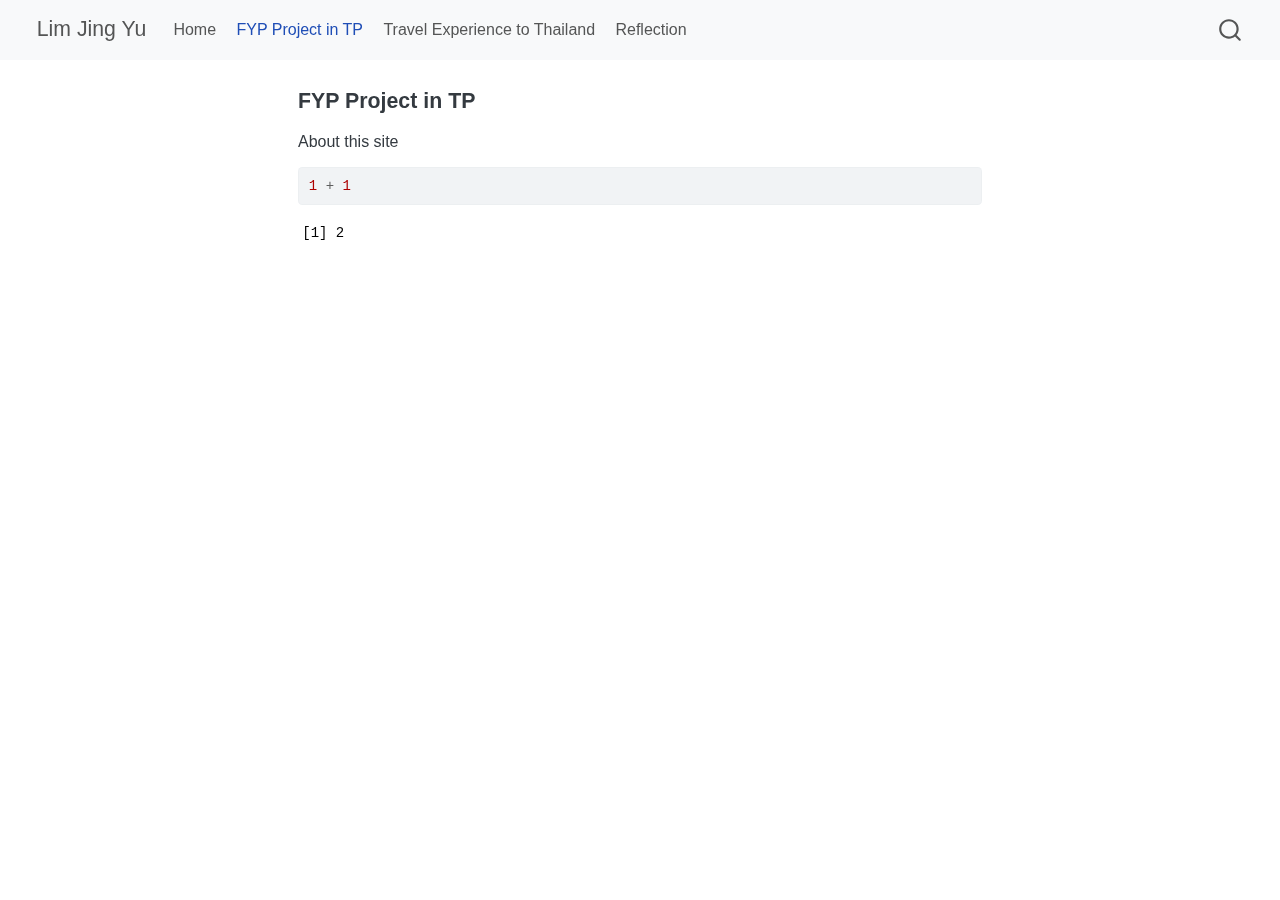
==== docs/project.html @ 88fd28f4 "push2" ====
<!DOCTYPE html>
<html xmlns="http://www.w3.org/1999/xhtml" lang="en" xml:lang="en"><head>

<meta charset="utf-8">
<meta name="generator" content="quarto-1.5.57">

<meta name="viewport" content="width=device-width, initial-scale=1.0, user-scalable=yes">


<title>FYP Project in TP – Lim Jing Yu</title>
<style>
code{white-space: pre-wrap;}
span.smallcaps{font-variant: small-caps;}
div.columns{display: flex; gap: min(4vw, 1.5em);}
div.column{flex: auto; overflow-x: auto;}
div.hanging-indent{margin-left: 1.5em; text-indent: -1.5em;}
ul.task-list{list-style: none;}
ul.task-list li input[type="checkbox"] {
  width: 0.8em;
  margin: 0 0.8em 0.2em -1em; /* quarto-specific, see https://github.com/quarto-dev/quarto-cli/issues/4556 */ 
  vertical-align: middle;
}
/* CSS for syntax highlighting */
pre > code.sourceCode { white-space: pre; position: relative; }
pre > code.sourceCode > span { line-height: 1.25; }
pre > code.sourceCode > span:empty { height: 1.2em; }
.sourceCode { overflow: visible; }
code.sourceCode > span { color: inherit; text-decoration: inherit; }
div.sourceCode { margin: 1em 0; }
pre.sourceCode { margin: 0; }
@media screen {
div.sourceCode { overflow: auto; }
}
@media print {
pre > code.sourceCode { white-space: pre-wrap; }
pre > code.sourceCode > span { display: inline-block; text-indent: -5em; padding-left: 5em; }
}
pre.numberSource code
  { counter-reset: source-line 0; }
pre.numberSource code > span
  { position: relative; left: -4em; counter-increment: source-line; }
pre.numberSource code > span > a:first-child::before
  { content: counter(source-line);
    position: relative; left: -1em; text-align: right; vertical-align: baseline;
    border: none; display: inline-block;
    -webkit-touch-callout: none; -webkit-user-select: none;
    -khtml-user-select: none; -moz-user-select: none;
    -ms-user-select: none; user-select: none;
    padding: 0 4px; width: 4em;
  }
pre.numberSource { margin-left: 3em;  padding-left: 4px; }
div.sourceCode
  {   }
@media screen {
pre > code.sourceCode > span > a:first-child::before { text-decoration: underline; }
}
</style>


<script src="site_libs/quarto-nav/quarto-nav.js"></script>
<script src="site_libs/quarto-nav/headroom.min.js"></script>
<script src="site_libs/clipboard/clipboard.min.js"></script>
<script src="site_libs/quarto-search/autocomplete.umd.js"></script>
<script src="site_libs/quarto-search/fuse.min.js"></script>
<script src="site_libs/quarto-search/quarto-search.js"></script>
<meta name="quarto:offset" content="./">
<link href="./favicon.png" rel="icon" type="image/png">
<script src="site_libs/quarto-html/quarto.js"></script>
<script src="site_libs/quarto-html/popper.min.js"></script>
<script src="site_libs/quarto-html/tippy.umd.min.js"></script>
<script src="site_libs/quarto-html/anchor.min.js"></script>
<link href="site_libs/quarto-html/tippy.css" rel="stylesheet">
<link href="site_libs/quarto-html/quarto-syntax-highlighting.css" rel="stylesheet" id="quarto-text-highlighting-styles">
<script src="site_libs/bootstrap/bootstrap.min.js"></script>
<link href="site_libs/bootstrap/bootstrap-icons.css" rel="stylesheet">
<link href="site_libs/bootstrap/bootstrap.min.css" rel="stylesheet" id="quarto-bootstrap" data-mode="light">
<script id="quarto-search-options" type="application/json">{
  "location": "navbar",
  "copy-button": false,
  "collapse-after": 3,
  "panel-placement": "end",
  "type": "overlay",
  "limit": 50,
  "keyboard-shortcut": [
    "f",
    "/",
    "s"
  ],
  "show-item-context": false,
  "language": {
    "search-no-results-text": "No results",
    "search-matching-documents-text": "matching documents",
    "search-copy-link-title": "Copy link to search",
    "search-hide-matches-text": "Hide additional matches",
    "search-more-match-text": "more match in this document",
    "search-more-matches-text": "more matches in this document",
    "search-clear-button-title": "Clear",
    "search-text-placeholder": "",
    "search-detached-cancel-button-title": "Cancel",
    "search-submit-button-title": "Submit",
    "search-label": "Search"
  }
}</script>


<link rel="stylesheet" href="styles.css">
</head>

<body class="floating nav-fixed">

<div id="quarto-search-results"></div>
  <header id="quarto-header" class="headroom fixed-top">
    <nav class="navbar navbar-expand-lg " data-bs-theme="dark">
      <div class="navbar-container container-fluid">
      <div class="navbar-brand-container mx-auto">
    <a href="./index.html" class="navbar-brand navbar-brand-logo">
    <img src="./logo.png" alt="" class="navbar-logo">
    </a>
    <a class="navbar-brand" href="./index.html">
    <span class="navbar-title">Lim Jing Yu</span>
    </a>
  </div>
            <div id="quarto-search" class="" title="Search"></div>
          <button class="navbar-toggler" type="button" data-bs-toggle="collapse" data-bs-target="#navbarCollapse" aria-controls="navbarCollapse" role="menu" aria-expanded="false" aria-label="Toggle navigation" onclick="if (window.quartoToggleHeadroom) { window.quartoToggleHeadroom(); }">
  <span class="navbar-toggler-icon"></span>
</button>
          <div class="collapse navbar-collapse" id="navbarCollapse">
            <ul class="navbar-nav navbar-nav-scroll me-auto">
  <li class="nav-item">
    <a class="nav-link" href="./index.html"> 
<span class="menu-text">Home</span></a>
  </li>  
  <li class="nav-item">
    <a class="nav-link active" href="./project.html" aria-current="page"> 
<span class="menu-text">FYP Project in TP</span></a>
  </li>  
  <li class="nav-item">
    <a class="nav-link" href="./travel.html"> 
<span class="menu-text">Travel Experience to Thailand</span></a>
  </li>  
  <li class="nav-item">
    <a class="nav-link" href="./reflection.html"> 
<span class="menu-text">Reflection</span></a>
  </li>  
</ul>
          </div> <!-- /navcollapse -->
            <div class="quarto-navbar-tools">
</div>
      </div> <!-- /container-fluid -->
    </nav>
</header>
<!-- content -->
<div id="quarto-content" class="quarto-container page-columns page-rows-contents page-layout-article page-navbar">
<!-- sidebar -->
  <nav id="quarto-sidebar" class="sidebar collapse collapse-horizontal quarto-sidebar-collapse-item sidebar-navigation floating overflow-auto">
    
</nav>
<div id="quarto-sidebar-glass" class="quarto-sidebar-collapse-item" data-bs-toggle="collapse" data-bs-target=".quarto-sidebar-collapse-item"></div>
<!-- margin-sidebar -->
    <div id="quarto-margin-sidebar" class="sidebar margin-sidebar zindex-bottom">
    </div>
<!-- main -->
<main class="content" id="quarto-document-content">

<header id="title-block-header" class="quarto-title-block default">
<div class="quarto-title">
<h1 class="title">FYP Project in TP</h1>
</div>



<div class="quarto-title-meta">

    
  
    
  </div>
  


</header>


<p>About this site</p>
<div class="cell">
<div class="sourceCode cell-code" id="cb1"><pre class="sourceCode r code-with-copy"><code class="sourceCode r"><span id="cb1-1"><a href="#cb1-1" aria-hidden="true" tabindex="-1"></a><span class="dv">1</span> <span class="sc">+</span> <span class="dv">1</span></span></code><button title="Copy to Clipboard" class="code-copy-button"><i class="bi"></i></button></pre></div>
<div class="cell-output cell-output-stdout">
<pre><code>[1] 2</code></pre>
</div>
</div>



</main> <!-- /main -->
<script id="quarto-html-after-body" type="application/javascript">
window.document.addEventListener("DOMContentLoaded", function (event) {
  const toggleBodyColorMode = (bsSheetEl) => {
    const mode = bsSheetEl.getAttribute("data-mode");
    const bodyEl = window.document.querySelector("body");
    if (mode === "dark") {
      bodyEl.classList.add("quarto-dark");
      bodyEl.classList.remove("quarto-light");
    } else {
      bodyEl.classList.add("quarto-light");
      bodyEl.classList.remove("quarto-dark");
    }
  }
  const toggleBodyColorPrimary = () => {
    const bsSheetEl = window.document.querySelector("link#quarto-bootstrap");
    if (bsSheetEl) {
      toggleBodyColorMode(bsSheetEl);
    }
  }
  toggleBodyColorPrimary();  
  const icon = "";
  const anchorJS = new window.AnchorJS();
  anchorJS.options = {
    placement: 'right',
    icon: icon
  };
  anchorJS.add('.anchored');
  const isCodeAnnotation = (el) => {
    for (const clz of el.classList) {
      if (clz.startsWith('code-annotation-')) {                     
        return true;
      }
    }
    return false;
  }
  const onCopySuccess = function(e) {
    // button target
    const button = e.trigger;
    // don't keep focus
    button.blur();
    // flash "checked"
    button.classList.add('code-copy-button-checked');
    var currentTitle = button.getAttribute("title");
    button.setAttribute("title", "Copied!");
    let tooltip;
    if (window.bootstrap) {
      button.setAttribute("data-bs-toggle", "tooltip");
      button.setAttribute("data-bs-placement", "left");
      button.setAttribute("data-bs-title", "Copied!");
      tooltip = new bootstrap.Tooltip(button, 
        { trigger: "manual", 
          customClass: "code-copy-button-tooltip",
          offset: [0, -8]});
      tooltip.show();    
    }
    setTimeout(function() {
      if (tooltip) {
        tooltip.hide();
        button.removeAttribute("data-bs-title");
        button.removeAttribute("data-bs-toggle");
        button.removeAttribute("data-bs-placement");
      }
      button.setAttribute("title", currentTitle);
      button.classList.remove('code-copy-button-checked');
    }, 1000);
    // clear code selection
    e.clearSelection();
  }
  const getTextToCopy = function(trigger) {
      const codeEl = trigger.previousElementSibling.cloneNode(true);
      for (const childEl of codeEl.children) {
        if (isCodeAnnotation(childEl)) {
          childEl.remove();
        }
      }
      return codeEl.innerText;
  }
  const clipboard = new window.ClipboardJS('.code-copy-button:not([data-in-quarto-modal])', {
    text: getTextToCopy
  });
  clipboard.on('success', onCopySuccess);
  if (window.document.getElementById('quarto-embedded-source-code-modal')) {
    // For code content inside modals, clipBoardJS needs to be initialized with a container option
    // TODO: Check when it could be a function (https://github.com/zenorocha/clipboard.js/issues/860)
    const clipboardModal = new window.ClipboardJS('.code-copy-button[data-in-quarto-modal]', {
      text: getTextToCopy,
      container: window.document.getElementById('quarto-embedded-source-code-modal')
    });
    clipboardModal.on('success', onCopySuccess);
  }
    var localhostRegex = new RegExp(/^(?:http|https):\/\/localhost\:?[0-9]*\//);
    var mailtoRegex = new RegExp(/^mailto:/);
      var filterRegex = new RegExp('/' + window.location.host + '/');
    var isInternal = (href) => {
        return filterRegex.test(href) || localhostRegex.test(href) || mailtoRegex.test(href);
    }
    // Inspect non-navigation links and adorn them if external
 	var links = window.document.querySelectorAll('a[href]:not(.nav-link):not(.navbar-brand):not(.toc-action):not(.sidebar-link):not(.sidebar-item-toggle):not(.pagination-link):not(.no-external):not([aria-hidden]):not(.dropdown-item):not(.quarto-navigation-tool):not(.about-link)');
    for (var i=0; i<links.length; i++) {
      const link = links[i];
      if (!isInternal(link.href)) {
        // undo the damage that might have been done by quarto-nav.js in the case of
        // links that we want to consider external
        if (link.dataset.originalHref !== undefined) {
          link.href = link.dataset.originalHref;
        }
      }
    }
  function tippyHover(el, contentFn, onTriggerFn, onUntriggerFn) {
    const config = {
      allowHTML: true,
      maxWidth: 500,
      delay: 100,
      arrow: false,
      appendTo: function(el) {
          return el.parentElement;
      },
      interactive: true,
      interactiveBorder: 10,
      theme: 'quarto',
      placement: 'bottom-start',
    };
    if (contentFn) {
      config.content = contentFn;
    }
    if (onTriggerFn) {
      config.onTrigger = onTriggerFn;
    }
    if (onUntriggerFn) {
      config.onUntrigger = onUntriggerFn;
    }
    window.tippy(el, config); 
  }
  const noterefs = window.document.querySelectorAll('a[role="doc-noteref"]');
  for (var i=0; i<noterefs.length; i++) {
    const ref = noterefs[i];
    tippyHover(ref, function() {
      // use id or data attribute instead here
      let href = ref.getAttribute('data-footnote-href') || ref.getAttribute('href');
      try { href = new URL(href).hash; } catch {}
      const id = href.replace(/^#\/?/, "");
      const note = window.document.getElementById(id);
      if (note) {
        return note.innerHTML;
      } else {
        return "";
      }
    });
  }
  const xrefs = window.document.querySelectorAll('a.quarto-xref');
  const processXRef = (id, note) => {
    // Strip column container classes
    const stripColumnClz = (el) => {
      el.classList.remove("page-full", "page-columns");
      if (el.children) {
        for (const child of el.children) {
          stripColumnClz(child);
        }
      }
    }
    stripColumnClz(note)
    if (id === null || id.startsWith('sec-')) {
      // Special case sections, only their first couple elements
      const container = document.createElement("div");
      if (note.children && note.children.length > 2) {
        container.appendChild(note.children[0].cloneNode(true));
        for (let i = 1; i < note.children.length; i++) {
          const child = note.children[i];
          if (child.tagName === "P" && child.innerText === "") {
            continue;
          } else {
            container.appendChild(child.cloneNode(true));
            break;
          }
        }
        if (window.Quarto?.typesetMath) {
          window.Quarto.typesetMath(container);
        }
        return container.innerHTML
      } else {
        if (window.Quarto?.typesetMath) {
          window.Quarto.typesetMath(note);
        }
        return note.innerHTML;
      }
    } else {
      // Remove any anchor links if they are present
      const anchorLink = note.querySelector('a.anchorjs-link');
      if (anchorLink) {
        anchorLink.remove();
      }
      if (window.Quarto?.typesetMath) {
        window.Quarto.typesetMath(note);
      }
      // TODO in 1.5, we should make sure this works without a callout special case
      if (note.classList.contains("callout")) {
        return note.outerHTML;
      } else {
        return note.innerHTML;
      }
    }
  }
  for (var i=0; i<xrefs.length; i++) {
    const xref = xrefs[i];
    tippyHover(xref, undefined, function(instance) {
      instance.disable();
      let url = xref.getAttribute('href');
      let hash = undefined; 
      if (url.startsWith('#')) {
        hash = url;
      } else {
        try { hash = new URL(url).hash; } catch {}
      }
      if (hash) {
        const id = hash.replace(/^#\/?/, "");
        const note = window.document.getElementById(id);
        if (note !== null) {
          try {
            const html = processXRef(id, note.cloneNode(true));
            instance.setContent(html);
          } finally {
            instance.enable();
            instance.show();
          }
        } else {
          // See if we can fetch this
          fetch(url.split('#')[0])
          .then(res => res.text())
          .then(html => {
            const parser = new DOMParser();
            const htmlDoc = parser.parseFromString(html, "text/html");
            const note = htmlDoc.getElementById(id);
            if (note !== null) {
              const html = processXRef(id, note);
              instance.setContent(html);
            } 
          }).finally(() => {
            instance.enable();
            instance.show();
          });
        }
      } else {
        // See if we can fetch a full url (with no hash to target)
        // This is a special case and we should probably do some content thinning / targeting
        fetch(url)
        .then(res => res.text())
        .then(html => {
          const parser = new DOMParser();
          const htmlDoc = parser.parseFromString(html, "text/html");
          const note = htmlDoc.querySelector('main.content');
          if (note !== null) {
            // This should only happen for chapter cross references
            // (since there is no id in the URL)
            // remove the first header
            if (note.children.length > 0 && note.children[0].tagName === "HEADER") {
              note.children[0].remove();
            }
            const html = processXRef(null, note);
            instance.setContent(html);
          } 
        }).finally(() => {
          instance.enable();
          instance.show();
        });
      }
    }, function(instance) {
    });
  }
      let selectedAnnoteEl;
      const selectorForAnnotation = ( cell, annotation) => {
        let cellAttr = 'data-code-cell="' + cell + '"';
        let lineAttr = 'data-code-annotation="' +  annotation + '"';
        const selector = 'span[' + cellAttr + '][' + lineAttr + ']';
        return selector;
      }
      const selectCodeLines = (annoteEl) => {
        const doc = window.document;
        const targetCell = annoteEl.getAttribute("data-target-cell");
        const targetAnnotation = annoteEl.getAttribute("data-target-annotation");
        const annoteSpan = window.document.querySelector(selectorForAnnotation(targetCell, targetAnnotation));
        const lines = annoteSpan.getAttribute("data-code-lines").split(",");
        const lineIds = lines.map((line) => {
          return targetCell + "-" + line;
        })
        let top = null;
        let height = null;
        let parent = null;
        if (lineIds.length > 0) {
            //compute the position of the single el (top and bottom and make a div)
            const el = window.document.getElementById(lineIds[0]);
            top = el.offsetTop;
            height = el.offsetHeight;
            parent = el.parentElement.parentElement;
          if (lineIds.length > 1) {
            const lastEl = window.document.getElementById(lineIds[lineIds.length - 1]);
            const bottom = lastEl.offsetTop + lastEl.offsetHeight;
            height = bottom - top;
          }
          if (top !== null && height !== null && parent !== null) {
            // cook up a div (if necessary) and position it 
            let div = window.document.getElementById("code-annotation-line-highlight");
            if (div === null) {
              div = window.document.createElement("div");
              div.setAttribute("id", "code-annotation-line-highlight");
              div.style.position = 'absolute';
              parent.appendChild(div);
            }
            div.style.top = top - 2 + "px";
            div.style.height = height + 4 + "px";
            div.style.left = 0;
            let gutterDiv = window.document.getElementById("code-annotation-line-highlight-gutter");
            if (gutterDiv === null) {
              gutterDiv = window.document.createElement("div");
              gutterDiv.setAttribute("id", "code-annotation-line-highlight-gutter");
              gutterDiv.style.position = 'absolute';
              const codeCell = window.document.getElementById(targetCell);
              const gutter = codeCell.querySelector('.code-annotation-gutter');
              gutter.appendChild(gutterDiv);
            }
            gutterDiv.style.top = top - 2 + "px";
            gutterDiv.style.height = height + 4 + "px";
          }
          selectedAnnoteEl = annoteEl;
        }
      };
      const unselectCodeLines = () => {
        const elementsIds = ["code-annotation-line-highlight", "code-annotation-line-highlight-gutter"];
        elementsIds.forEach((elId) => {
          const div = window.document.getElementById(elId);
          if (div) {
            div.remove();
          }
        });
        selectedAnnoteEl = undefined;
      };
        // Handle positioning of the toggle
    window.addEventListener(
      "resize",
      throttle(() => {
        elRect = undefined;
        if (selectedAnnoteEl) {
          selectCodeLines(selectedAnnoteEl);
        }
      }, 10)
    );
    function throttle(fn, ms) {
    let throttle = false;
    let timer;
      return (...args) => {
        if(!throttle) { // first call gets through
            fn.apply(this, args);
            throttle = true;
        } else { // all the others get throttled
            if(timer) clearTimeout(timer); // cancel #2
            timer = setTimeout(() => {
              fn.apply(this, args);
              timer = throttle = false;
            }, ms);
        }
      };
    }
      // Attach click handler to the DT
      const annoteDls = window.document.querySelectorAll('dt[data-target-cell]');
      for (const annoteDlNode of annoteDls) {
        annoteDlNode.addEventListener('click', (event) => {
          const clickedEl = event.target;
          if (clickedEl !== selectedAnnoteEl) {
            unselectCodeLines();
            const activeEl = window.document.querySelector('dt[data-target-cell].code-annotation-active');
            if (activeEl) {
              activeEl.classList.remove('code-annotation-active');
            }
            selectCodeLines(clickedEl);
            clickedEl.classList.add('code-annotation-active');
          } else {
            // Unselect the line
            unselectCodeLines();
            clickedEl.classList.remove('code-annotation-active');
          }
        });
      }
  const findCites = (el) => {
    const parentEl = el.parentElement;
    if (parentEl) {
      const cites = parentEl.dataset.cites;
      if (cites) {
        return {
          el,
          cites: cites.split(' ')
        };
      } else {
        return findCites(el.parentElement)
      }
    } else {
      return undefined;
    }
  };
  var bibliorefs = window.document.querySelectorAll('a[role="doc-biblioref"]');
  for (var i=0; i<bibliorefs.length; i++) {
    const ref = bibliorefs[i];
    const citeInfo = findCites(ref);
    if (citeInfo) {
      tippyHover(citeInfo.el, function() {
        var popup = window.document.createElement('div');
        citeInfo.cites.forEach(function(cite) {
          var citeDiv = window.document.createElement('div');
          citeDiv.classList.add('hanging-indent');
          citeDiv.classList.add('csl-entry');
          var biblioDiv = window.document.getElementById('ref-' + cite);
          if (biblioDiv) {
            citeDiv.innerHTML = biblioDiv.innerHTML;
          }
          popup.appendChild(citeDiv);
        });
        return popup.innerHTML;
      });
    }
  }
});
</script>
</div> <!-- /content -->




</body></html>
---- docs/site_libs/quarto-html/tippy.css ----
.tippy-box[data-animation=fade][data-state=hidden]{opacity:0}[data-tippy-root]{max-width:calc(100vw - 10px)}.tippy-box{position:relative;background-color:#333;color:#fff;border-radius:4px;font-size:14px;line-height:1.4;white-space:normal;outline:0;transition-property:transform,visibility,opacity}.tippy-box[data-placement^=top]>.tippy-arrow{bottom:0}.tippy-box[data-placement^=top]>.tippy-arrow:before{bottom:-7px;left:0;border-width:8px 8px 0;border-top-color:initial;transform-origin:center top}.tippy-box[data-placement^=bottom]>.tippy-arrow{top:0}.tippy-box[data-placement^=bottom]>.tippy-arrow:before{top:-7px;left:0;border-width:0 8px 8px;border-bottom-color:initial;transform-origin:center bottom}.tippy-box[data-placement^=left]>.tippy-arrow{right:0}.tippy-box[data-placement^=left]>.tippy-arrow:before{border-width:8px 0 8px 8px;border-left-color:initial;right:-7px;transform-origin:center left}.tippy-box[data-placement^=right]>.tippy-arrow{left:0}.tippy-box[data-placement^=right]>.tippy-arrow:before{left:-7px;border-width:8px 8px 8px 0;border-right-color:initial;transform-origin:center right}.tippy-box[data-inertia][data-state=visible]{transition-timing-function:cubic-bezier(.54,1.5,.38,1.11)}.tippy-arrow{width:16px;height:16px;color:#333}.tippy-arrow:before{content:"";position:absolute;border-color:transparent;border-style:solid}.tippy-content{position:relative;padding:5px 9px;z-index:1}
---- docs/site_libs/quarto-html/quarto-syntax-highlighting.css ----
/* quarto syntax highlight colors */
:root {
  --quarto-hl-ot-color: #003B4F;
  --quarto-hl-at-color: #657422;
  --quarto-hl-ss-color: #20794D;
  --quarto-hl-an-color: #5E5E5E;
  --quarto-hl-fu-color: #4758AB;
  --quarto-hl-st-color: #20794D;
  --quarto-hl-cf-color: #003B4F;
  --quarto-hl-op-color: #5E5E5E;
  --quarto-hl-er-color: #AD0000;
  --quarto-hl-bn-color: #AD0000;
  --quarto-hl-al-color: #AD0000;
  --quarto-hl-va-color: #111111;
  --quarto-hl-bu-color: inherit;
  --quarto-hl-ex-color: inherit;
  --quarto-hl-pp-color: #AD0000;
  --quarto-hl-in-color: #5E5E5E;
  --quarto-hl-vs-color: #20794D;
  --quarto-hl-wa-color: #5E5E5E;
  --quarto-hl-do-color: #5E5E5E;
  --quarto-hl-im-color: #00769E;
  --quarto-hl-ch-color: #20794D;
  --quarto-hl-dt-color: #AD0000;
  --quarto-hl-fl-color: #AD0000;
  --quarto-hl-co-color: #5E5E5E;
  --quarto-hl-cv-color: #5E5E5E;
  --quarto-hl-cn-color: #8f5902;
  --quarto-hl-sc-color: #5E5E5E;
  --quarto-hl-dv-color: #AD0000;
  --quarto-hl-kw-color: #003B4F;
}

/* other quarto variables */
:root {
  --quarto-font-monospace: SFMono-Regular, Menlo, Monaco, Consolas, "Liberation Mono", "Courier New", monospace;
}

pre > code.sourceCode > span {
  color: #003B4F;
}

code span {
  color: #003B4F;
}

code.sourceCode > span {
  color: #003B4F;
}

div.sourceCode,
div.sourceCode pre.sourceCode {
  color: #003B4F;
}

code span.ot {
  color: #003B4F;
  font-style: inherit;
}

code span.at {
  color: #657422;
  font-style: inherit;
}

code span.ss {
  color: #20794D;
  font-style: inherit;
}

code span.an {
  color: #5E5E5E;
  font-style: inherit;
}

code span.fu {
  color: #4758AB;
  font-style: inherit;
}

code span.st {
  color: #20794D;
  font-style: inherit;
}

code span.cf {
  color: #003B4F;
  font-weight: bold;
  font-style: inherit;
}

code span.op {
  color: #5E5E5E;
  font-style: inherit;
}

code span.er {
  color: #AD0000;
  font-style: inherit;
}

code span.bn {
  color: #AD0000;
  font-style: inherit;
}

code span.al {
  color: #AD0000;
  font-style: inherit;
}

code span.va {
  color: #111111;
  font-style: inherit;
}

code span.bu {
  font-style: inherit;
}

code span.ex {
  font-style: inherit;
}

code span.pp {
  color: #AD0000;
  font-style: inherit;
}

code span.in {
  color: #5E5E5E;
  font-style: inherit;
}

code span.vs {
  color: #20794D;
  font-style: inherit;
}

code span.wa {
  color: #5E5E5E;
  font-style: italic;
}

code span.do {
  color: #5E5E5E;
  font-style: italic;
}

code span.im {
  color: #00769E;
  font-style: inherit;
}

code span.ch {
  color: #20794D;
  font-style: inherit;
}

code span.dt {
  color: #AD0000;
  font-style: inherit;
}

code span.fl {
  color: #AD0000;
  font-style: inherit;
}

code span.co {
  color: #5E5E5E;
  font-style: inherit;
}

code span.cv {
  color: #5E5E5E;
  font-style: italic;
}

code span.cn {
  color: #8f5902;
  font-style: inherit;
}

code span.sc {
  color: #5E5E5E;
  font-style: inherit;
}

code span.dv {
  color: #AD0000;
  font-style: inherit;
}

code span.kw {
  color: #003B4F;
  font-weight: bold;
  font-style: inherit;
}

.prevent-inlining {
  content: "</";
}

/*# sourceMappingURL=debc5d5d77c3f9108843748ff7464032.css.map */
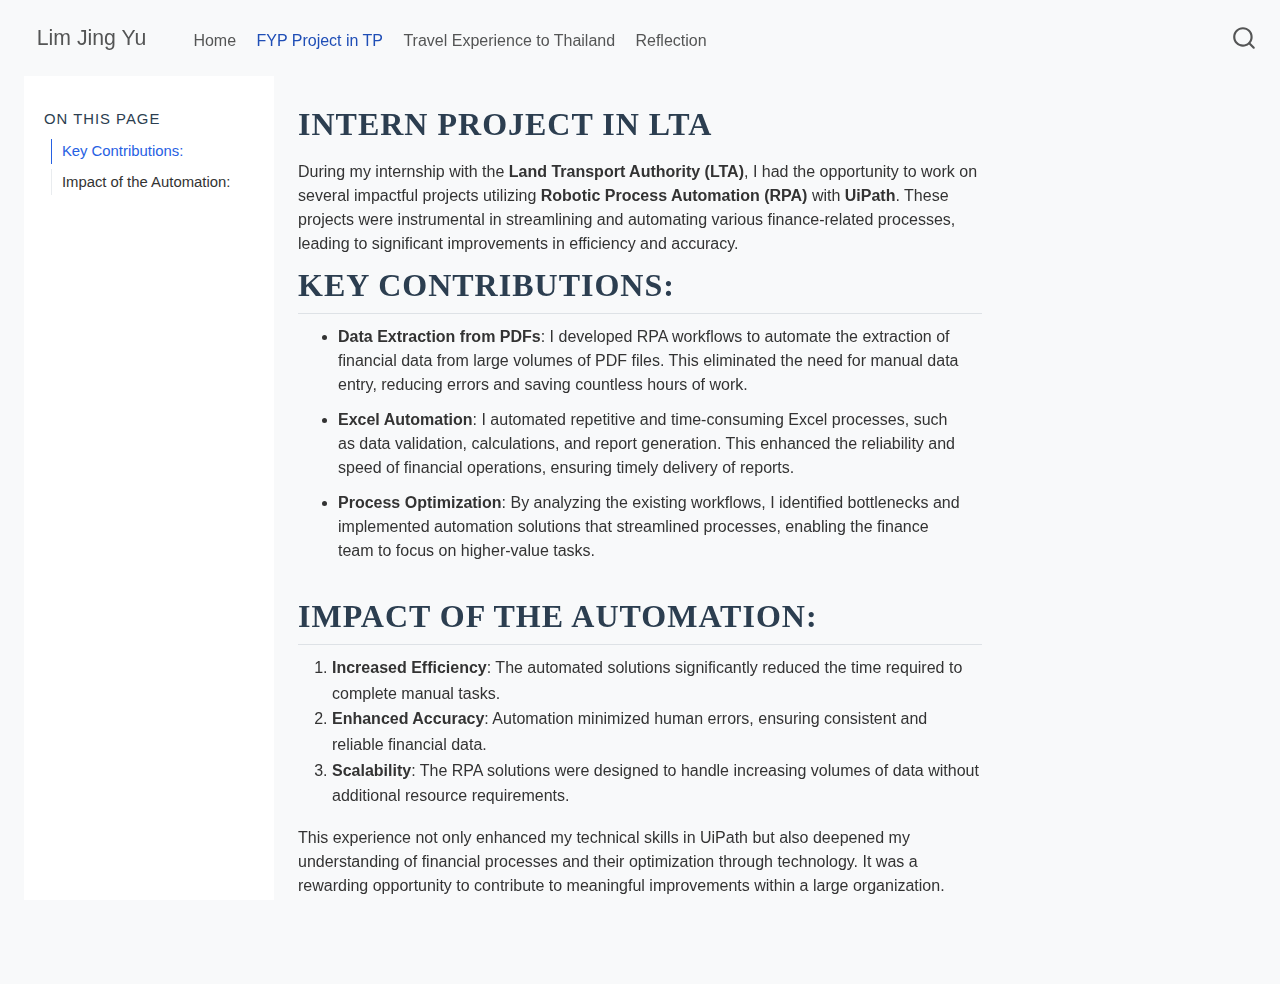
==== commit 3287ffe5: "push4" ====
--- a/docs/project.html
+++ b/docs/project.html
@@ -7,7 +7,7 @@
 <meta name="viewport" content="width=device-width, initial-scale=1.0, user-scalable=yes">
 
 
-<title>FYP Project in TP – Lim Jing Yu</title>
+<title>Intern Project in LTA – Lim Jing Yu</title>
 <style>
 code{white-space: pre-wrap;}
 span.smallcaps{font-variant: small-caps;}
@@ -19,40 +19,6 @@
   width: 0.8em;
   margin: 0 0.8em 0.2em -1em; /* quarto-specific, see https://github.com/quarto-dev/quarto-cli/issues/4556 */ 
   vertical-align: middle;
-}
-/* CSS for syntax highlighting */
-pre > code.sourceCode { white-space: pre; position: relative; }
-pre > code.sourceCode > span { line-height: 1.25; }
-pre > code.sourceCode > span:empty { height: 1.2em; }
-.sourceCode { overflow: visible; }
-code.sourceCode > span { color: inherit; text-decoration: inherit; }
-div.sourceCode { margin: 1em 0; }
-pre.sourceCode { margin: 0; }
-@media screen {
-div.sourceCode { overflow: auto; }
-}
-@media print {
-pre > code.sourceCode { white-space: pre-wrap; }
-pre > code.sourceCode > span { display: inline-block; text-indent: -5em; padding-left: 5em; }
-}
-pre.numberSource code
-  { counter-reset: source-line 0; }
-pre.numberSource code > span
-  { position: relative; left: -4em; counter-increment: source-line; }
-pre.numberSource code > span > a:first-child::before
-  { content: counter(source-line);
-    position: relative; left: -1em; text-align: right; vertical-align: baseline;
-    border: none; display: inline-block;
-    -webkit-touch-callout: none; -webkit-user-select: none;
-    -khtml-user-select: none; -moz-user-select: none;
-    -ms-user-select: none; user-select: none;
-    padding: 0 4px; width: 4em;
-  }
-pre.numberSource { margin-left: 3em;  padding-left: 4px; }
-div.sourceCode
-  {   }
-@media screen {
-pre > code.sourceCode > span > a:first-child::before { text-decoration: underline; }
 }
 </style>
 
@@ -153,7 +119,14 @@
 <div id="quarto-content" class="quarto-container page-columns page-rows-contents page-layout-article page-navbar">
 <!-- sidebar -->
   <nav id="quarto-sidebar" class="sidebar collapse collapse-horizontal quarto-sidebar-collapse-item sidebar-navigation floating overflow-auto">
-    
+    <nav id="TOC" role="doc-toc" class="toc-active">
+    <h2 id="toc-title">On this page</h2>
+   
+  <ul>
+  <li><a href="#key-contributions" id="toc-key-contributions" class="nav-link active" data-scroll-target="#key-contributions">Key Contributions:</a></li>
+  <li><a href="#impact-of-the-automation" id="toc-impact-of-the-automation" class="nav-link" data-scroll-target="#impact-of-the-automation">Impact of the Automation:</a></li>
+  </ul>
+</nav>
 </nav>
 <div id="quarto-sidebar-glass" class="quarto-sidebar-collapse-item" data-bs-toggle="collapse" data-bs-target=".quarto-sidebar-collapse-item"></div>
 <!-- margin-sidebar -->
@@ -164,7 +137,7 @@
 
 <header id="title-block-header" class="quarto-title-block default">
 <div class="quarto-title">
-<h1 class="title">FYP Project in TP</h1>
+<h1 class="title">Intern Project in LTA</h1>
 </div>
 
 
@@ -181,15 +154,26 @@
 </header>
 
 
-<p>About this site</p>
-<div class="cell">
-<div class="sourceCode cell-code" id="cb1"><pre class="sourceCode r code-with-copy"><code class="sourceCode r"><span id="cb1-1"><a href="#cb1-1" aria-hidden="true" tabindex="-1"></a><span class="dv">1</span> <span class="sc">+</span> <span class="dv">1</span></span></code><button title="Copy to Clipboard" class="code-copy-button"><i class="bi"></i></button></pre></div>
-<div class="cell-output cell-output-stdout">
-<pre><code>[1] 2</code></pre>
-</div>
-</div>
-
-
+<p>During my internship with the <strong>Land Transport Authority (LTA)</strong>, I had the opportunity to work on several impactful projects utilizing <strong>Robotic Process Automation (RPA)</strong> with <strong>UiPath</strong>. These projects were instrumental in streamlining and automating various finance-related processes, leading to significant improvements in efficiency and accuracy.</p>
+<section id="key-contributions" class="level2">
+<h2 class="anchored" data-anchor-id="key-contributions">Key Contributions:</h2>
+<ul>
+<li><p><strong>Data Extraction from PDFs</strong>: I developed RPA workflows to automate the extraction of financial data from large volumes of PDF files. This eliminated the need for manual data entry, reducing errors and saving countless hours of work.</p></li>
+<li><p><strong>Excel Automation</strong>: I automated repetitive and time-consuming Excel processes, such as data validation, calculations, and report generation. This enhanced the reliability and speed of financial operations, ensuring timely delivery of reports.</p></li>
+<li><p><strong>Process Optimization</strong>: By analyzing the existing workflows, I identified bottlenecks and implemented automation solutions that streamlined processes, enabling the finance team to focus on higher-value tasks.</p></li>
+</ul>
+</section>
+<section id="impact-of-the-automation" class="level2">
+<h2 class="anchored" data-anchor-id="impact-of-the-automation">Impact of the Automation:</h2>
+<ol type="1">
+<li><strong>Increased Efficiency</strong>: The automated solutions significantly reduced the time required to complete manual tasks.</li>
+<li><strong>Enhanced Accuracy</strong>: Automation minimized human errors, ensuring consistent and reliable financial data.</li>
+<li><strong>Scalability</strong>: The RPA solutions were designed to handle increasing volumes of data without additional resource requirements.</li>
+</ol>
+<p>This experience not only enhanced my technical skills in UiPath but also deepened my understanding of financial processes and their optimization through technology. It was a rewarding opportunity to contribute to meaningful improvements within a large organization.</p>
+
+
+</section>
 
 </main> <!-- /main -->
 <script id="quarto-html-after-body" type="application/javascript">
--- a/docs/styles.css
+++ b/docs/styles.css
@@ -1,18 +1,84 @@
-/* css styles */
+/* General body styling */
 body {
-  font-family: Arial, sans-serif;
+  font-family: 'Roboto', Arial, sans-serif;
   font-size: 16px;
+  background-color: #f8f9fa;
+  color: #333;
+  margin: 0;
+  padding: 0;
+  line-height: 1.6;
 }
 
+/* Paragraph styling */
 p {
-  margin: 0;
-  padding: 0;
-  line-height: 1.2;
+  margin: 10px 0;
+  line-height: 1.5;
 }
 
-h1,h2 {
-  font-size: 16pt;
+/* Header styling */
+h1, h2 {
+  font-family: 'Merriweather', serif;
+  font-size: 24pt;
+  color: #2c3e50;
+  margin-bottom: 10px;
+  text-transform: uppercase;
+  letter-spacing: 1px;
 }
-h3,h4 {
-  font-size: 14pt;
-}+
+h3, h4 {
+  font-family: 'Merriweather', serif;
+  font-size: 18pt;
+  color: #34495e;
+  margin-bottom: 8px;
+}
+
+/* Links */
+a {
+  color: #007bff;
+  text-decoration: none;
+}
+a:hover {
+  text-decoration: underline;
+}
+
+/* Blockquote styling */
+blockquote {
+  font-family: 'Georgia', serif;
+  font-size: 18px;
+  color: #555;
+  margin: 20px 40px;
+  padding: 10px 20px;
+  border-left: 4px solid #007bff;
+  background-color: #eef5fb;
+}
+
+/* Code block styling */
+code {
+  font-family: 'Courier New', Courier, monospace;
+  background-color: #f4f4f4;
+  padding: 2px 4px;
+  border-radius: 3px;
+}
+
+/* Lists */
+ul {
+  margin: 10px 20px;
+  padding-left: 20px;
+}
+ul li {
+  margin-bottom: 5px;
+}
+
+/* Buttons */
+button {
+  font-family: 'Roboto', Arial, sans-serif;
+  background-color: #007bff;
+  color: white;
+  padding: 10px 20px;
+  border: none;
+  border-radius: 4px;
+  cursor: pointer;
+}
+button:hover {
+  background-color: #0056b3;
+}
